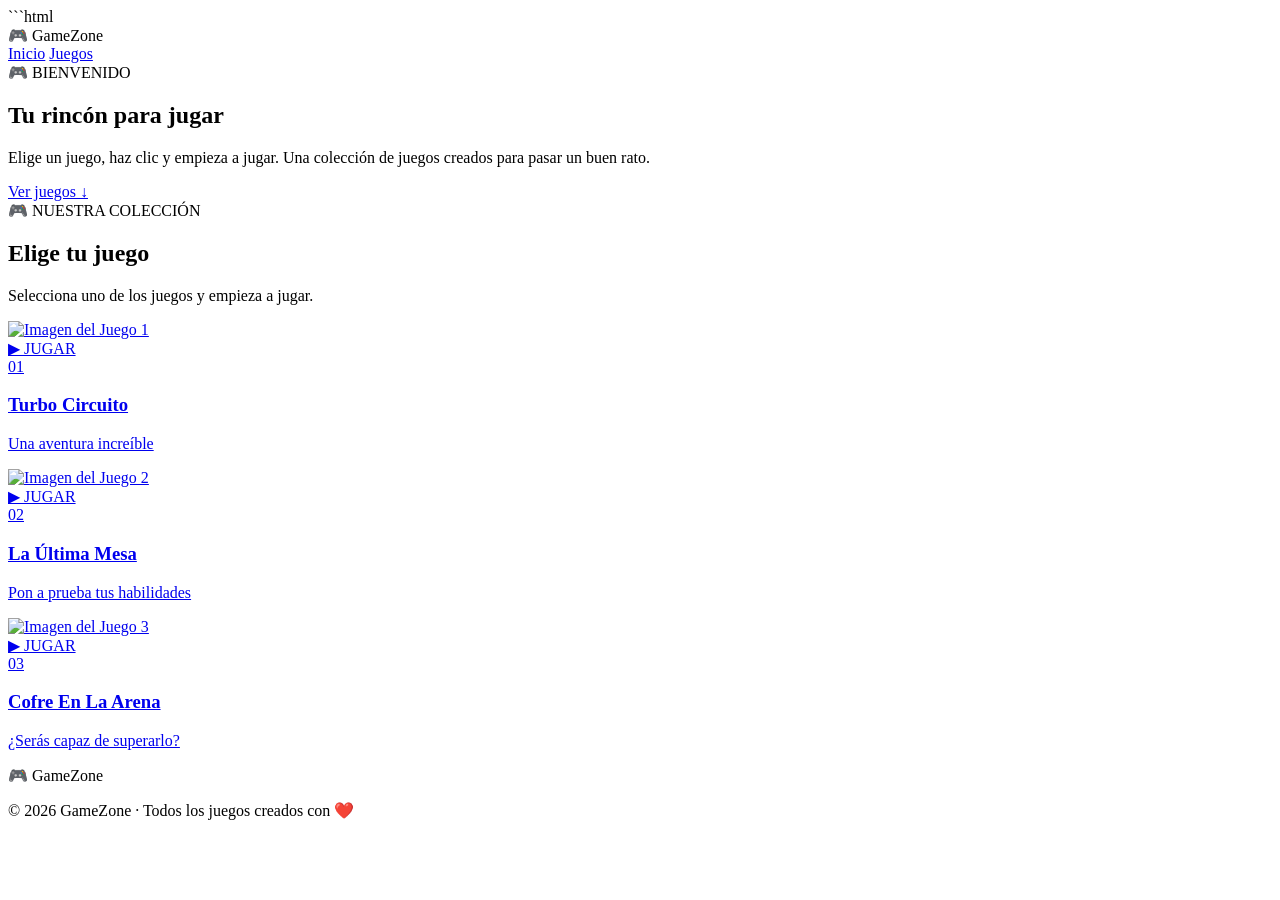
==== index.html @ a53f4e8d "Add files via upload" ====
```html
<!DOCTYPE html>
<html lang="es">

<head>
    <meta charset="UTF-8">
    <meta name="viewport" content="width=device-width, initial-scale=1.0">

    <title>GameZone</title>

    <link rel="stylesheet" href="css/estilos.css">
</head>

<body>

    <!-- CABECERA -->
    <header class="cabecera">

        <div class="logo">
            🎮 GameZone
        </div>

        <nav>
            <a href="#inicio">Inicio</a>
            <a href="#juegos">Juegos</a>
        </nav>

    </header>


    <!-- PRESENTACIÓN -->
    <main>

        <section id="inicio" class="hero">

            <div class="hero-contenido">

                <span class="etiqueta">🎮 BIENVENIDO</span>

                <h1>
                    Tu rincón para
                    <span>jugar</span>
                </h1>

                <p>
                    Elige un juego, haz clic y empieza a jugar.
                    Una colección de juegos creados para pasar un buen rato.
                </p>

                <a href="#juegos" class="boton-principal">
                    Ver juegos ↓
                </a>

            </div>

        </section>


        <!-- JUEGOS -->
        <section id="juegos" class="seccion-juegos">

            <div class="titulo-seccion">

                <span>🎮 NUESTRA COLECCIÓN</span>

                <h2>Elige tu juego</h2>

                <p>
                    Selecciona uno de los juegos y empieza a jugar.
                </p>

            </div>


            <div class="contenedor-juegos">


                <!-- JUEGO 1 -->
                <a href="juegos/Turbo Circuito.html" class="tarjeta-juego">

                    <div class="imagen-juego">

                        <img src="imagenes/juego1.png"
                             alt="Imagen del Juego 1">

                        <div class="overlay">
                            <span>▶ JUGAR</span>
                        </div>

                    </div>

                    <div class="informacion-juego">

                        <span class="numero">01</span>

                        <div>
                            <h3>Turbo Circuito</h3>
                            <p>Una aventura increíble</p>
                        </div>

                    </div>

                </a>


                <!-- JUEGO 2 -->
                <a href="juegos/La Última Mesa2.html" class="tarjeta-juego">

                    <div class="imagen-juego">

                        <img src="imagenes/juego2.png"
                             alt="Imagen del Juego 2">

                        <div class="overlay">
                            <span>▶ JUGAR</span>
                        </div>

                    </div>

                    <div class="informacion-juego">

                        <span class="numero">02</span>

                        <div>
                            <h3>La Última Mesa</h3>
                            <p>Pon a prueba tus habilidades</p>
                        </div>

                    </div>

                </a>


                <!-- JUEGO 3 -->
                <a href="juegos/Cofre en la arena.html" class="tarjeta-juego">

                    <div class="imagen-juego">

                        <img src="imagenes/juego3.png"
                             alt="Imagen del Juego 3">

                        <div class="overlay">
                            <span>▶ JUGAR</span>
                        </div>

                    </div>

                    <div class="informacion-juego">

                        <span class="numero">03</span>

                        <div>
                            <h3>Cofre En La Arena</h3>
                            <p>¿Serás capaz de superarlo?</p>
                        </div>

                    </div>

                </a>


            </div>

        </section>

    </main>


    <!-- FOOTER -->
    <footer>

        <div class="logo-footer">
            🎮 GameZone
        </div>

        <p>
            © 2026 GameZone · Todos los juegos creados con ❤️
        </p>

    </footer>

</body>

</html>
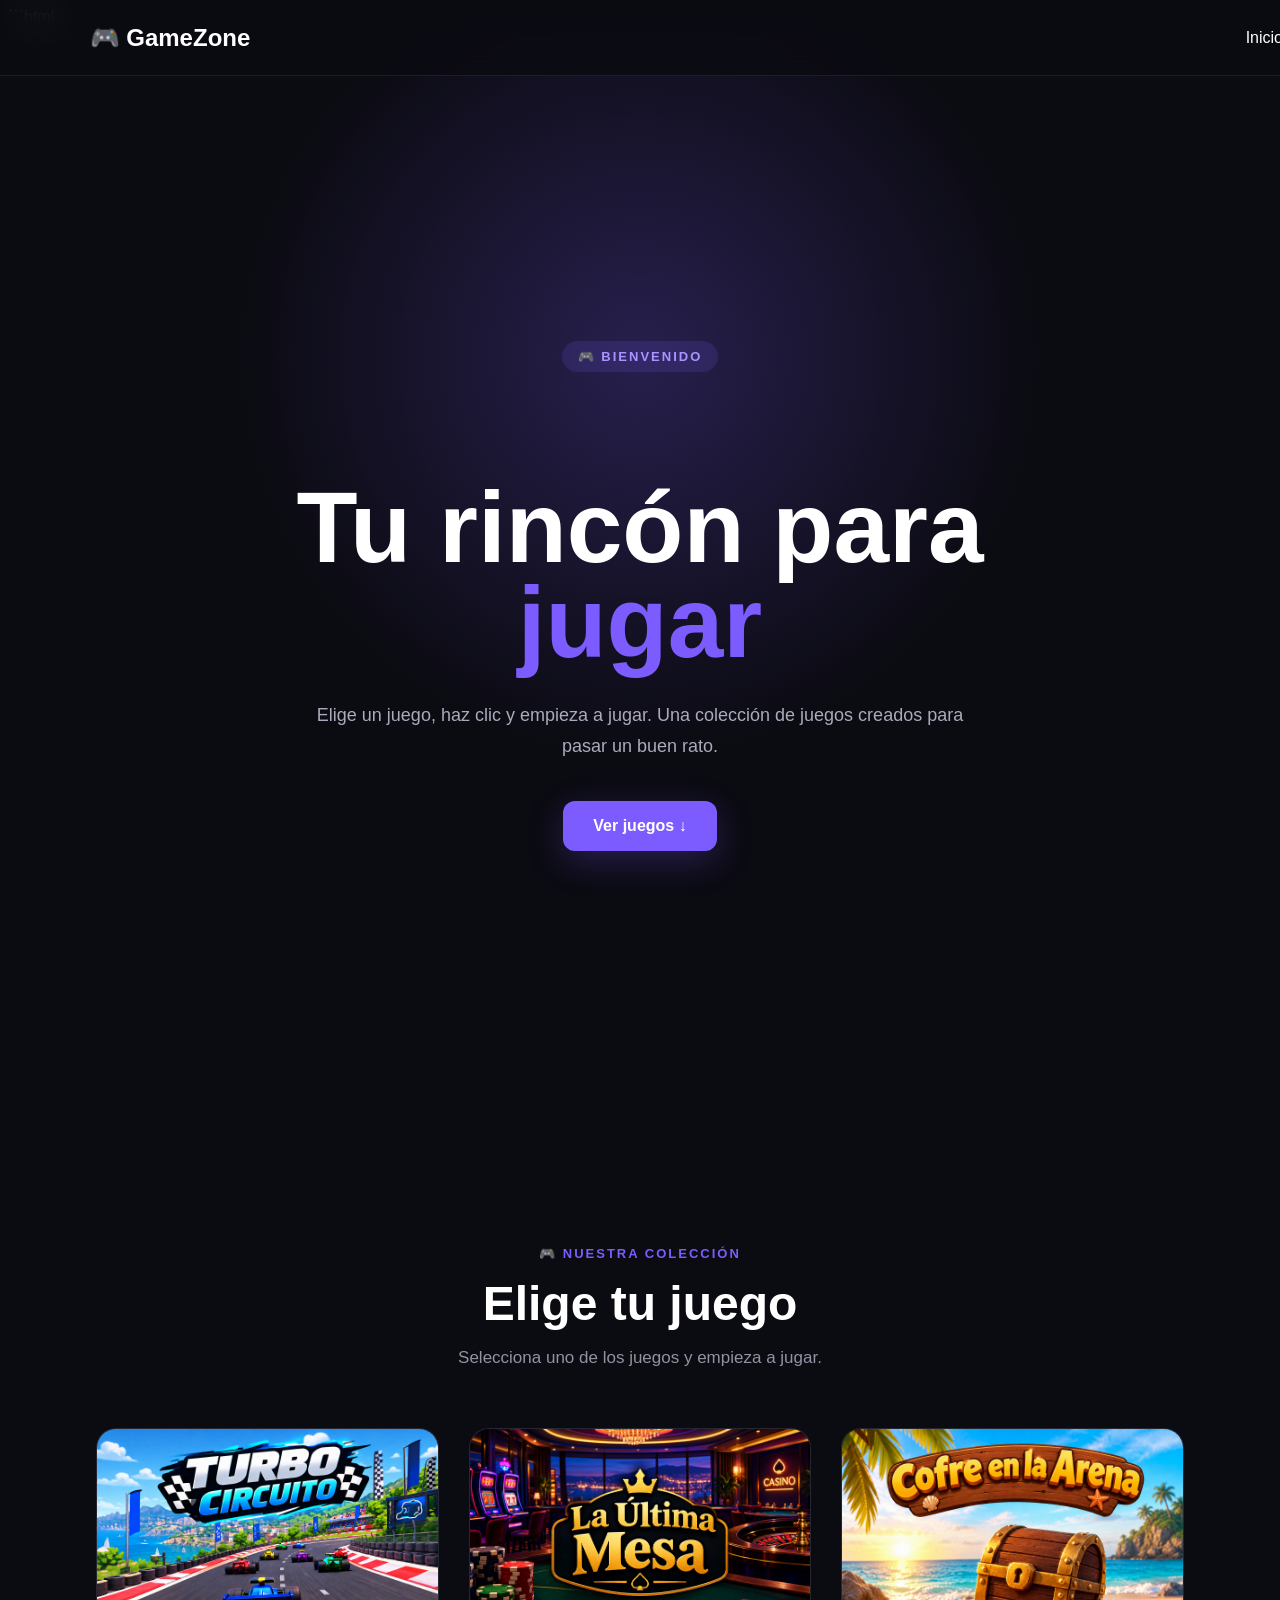
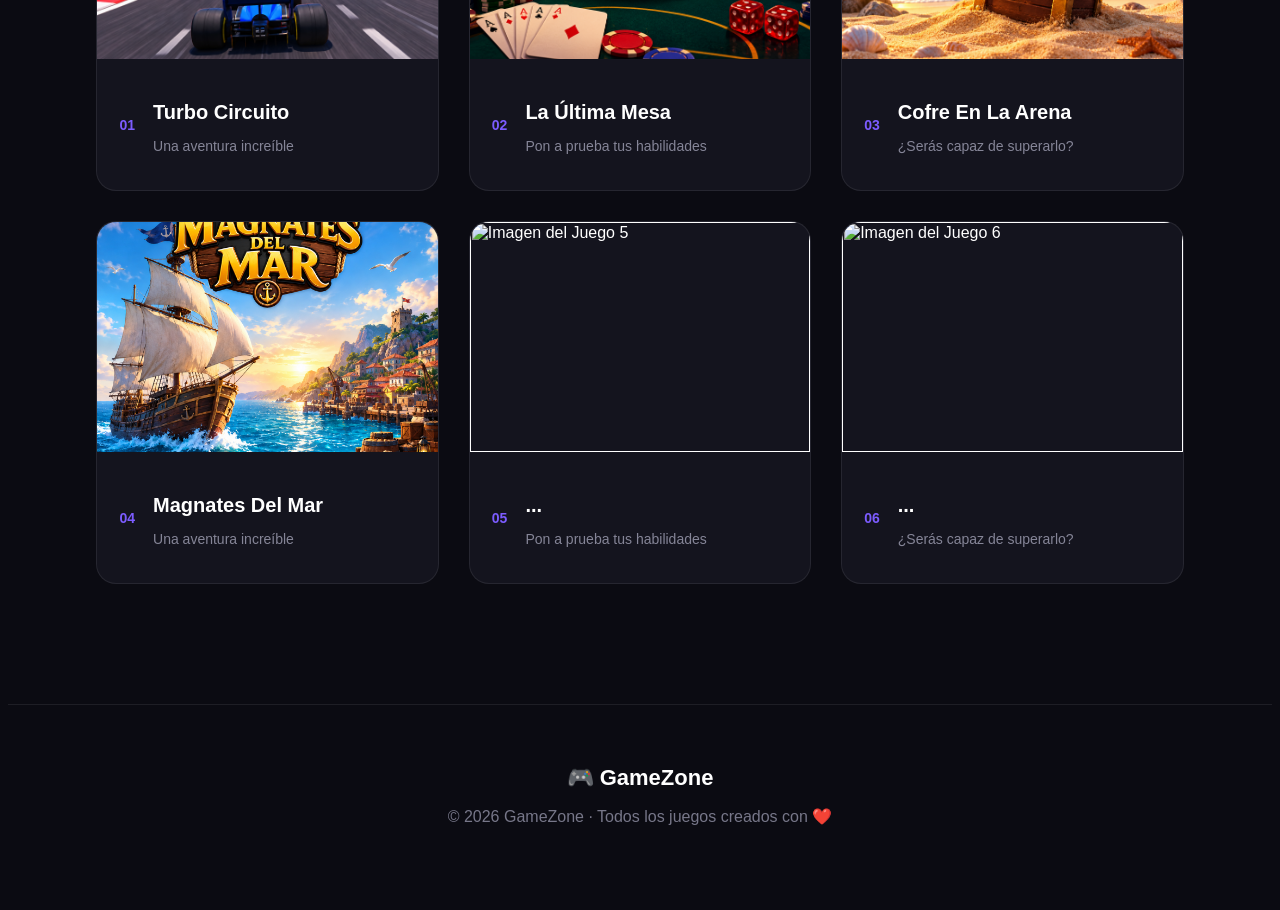
==== commit 1ef7f89c: "Update index.html" ====
--- a/index.html
+++ b/index.html
@@ -159,6 +159,91 @@
                 </a>
 
 
+
+                <!-- JUEGO 4 -->
+                <a href="juegos/Magnates del Mar.html" class="tarjeta-juego">
+
+                    <div class="imagen-juego">
+
+                        <img src="imagenes/juego4.png"
+                             alt="Imagen del Juego 4">
+
+                        <div class="overlay">
+                            <span>▶ JUGAR</span>
+                        </div>
+
+                    </div>
+
+                    <div class="informacion-juego">
+
+                        <span class="numero">04</span>
+
+                        <div>
+                            <h3>Magnates Del Mar</h3>
+                            <p>Una aventura increíble</p>
+                        </div>
+
+                    </div>
+
+                </a>
+
+
+                <!-- JUEGO 5 -->
+                <a href="" class="tarjeta-juego">
+
+                    <div class="imagen-juego">
+
+                        <img src="imagenes/juego5.png"
+                             alt="Imagen del Juego 5">
+
+                        <div class="overlay">
+                            <span>▶ JUGAR</span>
+                        </div>
+
+                    </div>
+
+                    <div class="informacion-juego">
+
+                        <span class="numero">05</span>
+
+                        <div>
+                            <h3>...</h3>
+                            <p>Pon a prueba tus habilidades</p>
+                        </div>
+
+                    </div>
+
+                </a>
+
+
+                <!-- JUEGO 6 -->
+                <a href="" class="tarjeta-juego">
+
+                    <div class="imagen-juego">
+
+                        <img src="imagenes/juego6.png"
+                             alt="Imagen del Juego 6">
+
+                        <div class="overlay">
+                            <span>▶ JUGAR</span>
+                        </div>
+
+                    </div>
+
+                    <div class="informacion-juego">
+
+                        <span class="numero">06</span>
+
+                        <div>
+                            <h3>...</h3>
+                            <p>¿Serás capaz de superarlo?</p>
+                        </div>
+
+                    </div>
+
+                </a>
+
+
             </div>
 
         </section>
@@ -181,4 +266,4 @@
 
 </body>
 
-</html>+</html>
--- a/css/estilos.css
+++ b/css/estilos.css
@@ -0,0 +1,467 @@
+```css
+/* =========================
+   CONFIGURACIÓN GENERAL
+========================= */
+
+* {
+    margin: 0;
+    padding: 0;
+    box-sizing: border-box;
+}
+
+html {
+    scroll-behavior: smooth;
+}
+
+body {
+    font-family: Arial, Helvetica, sans-serif;
+    background: #0b0b12;
+    color: white;
+}
+
+
+/* =========================
+   CABECERA
+========================= */
+
+.cabecera {
+    position: fixed;
+    top: 0;
+    left: 0;
+
+    width: 100%;
+    height: 75px;
+
+    display: flex;
+    align-items: center;
+    justify-content: space-between;
+
+    padding: 0 7%;
+
+    background: rgba(11, 11, 18, 0.85);
+
+    backdrop-filter: blur(15px);
+
+    border-bottom: 1px solid rgba(255, 255, 255, 0.08);
+
+    z-index: 1000;
+}
+
+
+.logo {
+    font-size: 24px;
+    font-weight: bold;
+}
+
+.cabecera nav {
+    display: flex;
+    gap: 35px;
+}
+
+.cabecera nav a {
+    color: #ffffff;
+    text-decoration: none;
+    font-size: 16px;
+
+    transition: 0.3s;
+}
+
+.cabecera nav a:hover {
+    color: #7c5cff;
+}
+
+
+/* =========================
+   HERO
+========================= */
+
+.hero {
+    min-height: 100vh;
+
+    display: flex;
+    align-items: center;
+    justify-content: center;
+
+    text-align: center;
+
+    padding: 120px 20px 80px;
+
+    background:
+        radial-gradient(
+            circle at 50% 30%,
+            rgba(124, 92, 255, 0.25),
+            transparent 40%
+        ),
+        #0b0b12;
+}
+
+
+.hero-contenido {
+    max-width: 800px;
+}
+
+
+.etiqueta {
+    display: inline-block;
+
+    padding: 8px 16px;
+
+    border-radius: 50px;
+
+    background: rgba(124, 92, 255, 0.15);
+
+    color: #a994ff;
+
+    font-size: 13px;
+    font-weight: bold;
+
+    letter-spacing: 2px;
+
+    margin-bottom: 25px;
+}
+
+
+.hero h1 {
+    font-size: clamp(50px, 8vw, 100px);
+
+    line-height: 0.95;
+
+    margin-bottom: 30px;
+}
+
+
+.hero h1 span {
+    color: #7c5cff;
+}
+
+
+.hero p {
+    max-width: 650px;
+
+    margin: auto;
+
+    color: #aaaabd;
+
+    font-size: 18px;
+
+    line-height: 1.7;
+
+    margin-bottom: 40px;
+}
+
+
+/* =========================
+   BOTÓN
+========================= */
+
+.boton-principal {
+    display: inline-block;
+
+    padding: 16px 30px;
+
+    border-radius: 12px;
+
+    background: #7c5cff;
+
+    color: white;
+
+    text-decoration: none;
+
+    font-weight: bold;
+
+    transition: 0.3s;
+
+    box-shadow: 0 10px 35px rgba(124, 92, 255, 0.25);
+}
+
+
+.boton-principal:hover {
+    transform: translateY(-4px);
+
+    background: #9278ff;
+
+    box-shadow:
+        0 15px 40px rgba(124, 92, 255, 0.4);
+}
+
+
+/* =========================
+   SECCIÓN JUEGOS
+========================= */
+
+.seccion-juegos {
+    padding: 120px 7%;
+}
+
+
+.titulo-seccion {
+    text-align: center;
+
+    margin-bottom: 60px;
+}
+
+
+.titulo-seccion > span {
+    color: #7c5cff;
+
+    font-size: 13px;
+
+    font-weight: bold;
+
+    letter-spacing: 2px;
+}
+
+
+.titulo-seccion h2 {
+    font-size: 48px;
+
+    margin: 15px 0;
+}
+
+
+.titulo-seccion p {
+    color: #9292a5;
+
+    font-size: 17px;
+}
+
+
+/* =========================
+   CONTENEDOR
+========================= */
+
+.contenedor-juegos {
+    max-width: 1300px;
+
+    margin: auto;
+
+    display: grid;
+
+    grid-template-columns:
+        repeat(auto-fit, minmax(300px, 1fr));
+
+    gap: 30px;
+}
+
+
+/* =========================
+   TARJETAS
+========================= */
+
+.tarjeta-juego {
+    text-decoration: none;
+
+    color: white;
+
+    background: #14141e;
+
+    border: 1px solid rgba(255, 255, 255, 0.08);
+
+    border-radius: 20px;
+
+    overflow: hidden;
+
+    transition: 0.4s;
+
+    display: block;
+}
+
+
+.tarjeta-juego:hover {
+    transform: translateY(-10px);
+
+    border-color: rgba(124, 92, 255, 0.6);
+
+    box-shadow:
+        0 20px 50px rgba(0, 0, 0, 0.4);
+}
+
+
+/* =========================
+   IMAGEN
+========================= */
+
+.imagen-juego {
+    height: 230px;
+
+    position: relative;
+
+    overflow: hidden;
+}
+
+
+.imagen-juego img {
+    width: 100%;
+    height: 100%;
+
+    object-fit: cover;
+
+    transition: 0.5s;
+}
+
+
+.tarjeta-juego:hover .imagen-juego img {
+    transform: scale(1.08);
+}
+
+
+/* =========================
+   OVERLAY
+========================= */
+
+.overlay {
+    position: absolute;
+
+    inset: 0;
+
+    display: flex;
+
+    align-items: center;
+    justify-content: center;
+
+    background: rgba(11, 11, 18, 0.65);
+
+    opacity: 0;
+
+    transition: 0.3s;
+}
+
+
+.tarjeta-juego:hover .overlay {
+    opacity: 1;
+}
+
+
+.overlay span {
+    padding: 13px 25px;
+
+    background: #7c5cff;
+
+    border-radius: 10px;
+
+    font-weight: bold;
+
+    transform: translateY(15px);
+
+    transition: 0.3s;
+}
+
+
+.tarjeta-juego:hover .overlay span {
+    transform: translateY(0);
+}
+
+
+/* =========================
+   INFORMACIÓN
+========================= */
+
+.informacion-juego {
+    display: flex;
+
+    align-items: center;
+
+    gap: 18px;
+
+    padding: 22px;
+}
+
+
+.numero {
+    color: #7c5cff;
+
+    font-size: 14px;
+
+    font-weight: bold;
+}
+
+
+.informacion-juego h3 {
+    font-size: 20px;
+
+    margin-bottom: 5px;
+}
+
+
+.informacion-juego p {
+    color: #858597;
+
+    font-size: 14px;
+}
+
+
+/* =========================
+   FOOTER
+========================= */
+
+footer {
+    padding: 60px 20px;
+
+    text-align: center;
+
+    border-top: 1px solid rgba(255, 255, 255, 0.08);
+
+    color: #777789;
+}
+
+
+.logo-footer {
+    color: white;
+
+    font-size: 22px;
+
+    font-weight: bold;
+
+    margin-bottom: 15px;
+}
+
+
+/* =========================
+   MÓVIL
+========================= */
+
+@media (max-width: 600px) {
+
+    .cabecera {
+        padding: 0 20px;
+    }
+
+    .cabecera nav {
+        gap: 15px;
+    }
+
+    .cabecera nav a {
+        font-size: 14px;
+    }
+
+    .hero {
+        padding-left: 20px;
+        padding-right: 20px;
+    }
+
+    .hero h1 {
+        font-size: 55px;
+    }
+
+    .hero p {
+        font-size: 16px;
+    }
+
+    .seccion-juegos {
+        padding: 80px 20px;
+    }
+
+    .titulo-seccion h2 {
+        font-size: 36px;
+    }
+
+    .contenedor-juegos {
+        grid-template-columns: 1fr;
+    }
+
+    .imagen-juego {
+        height: 210px;
+    }
+
+}
+```
